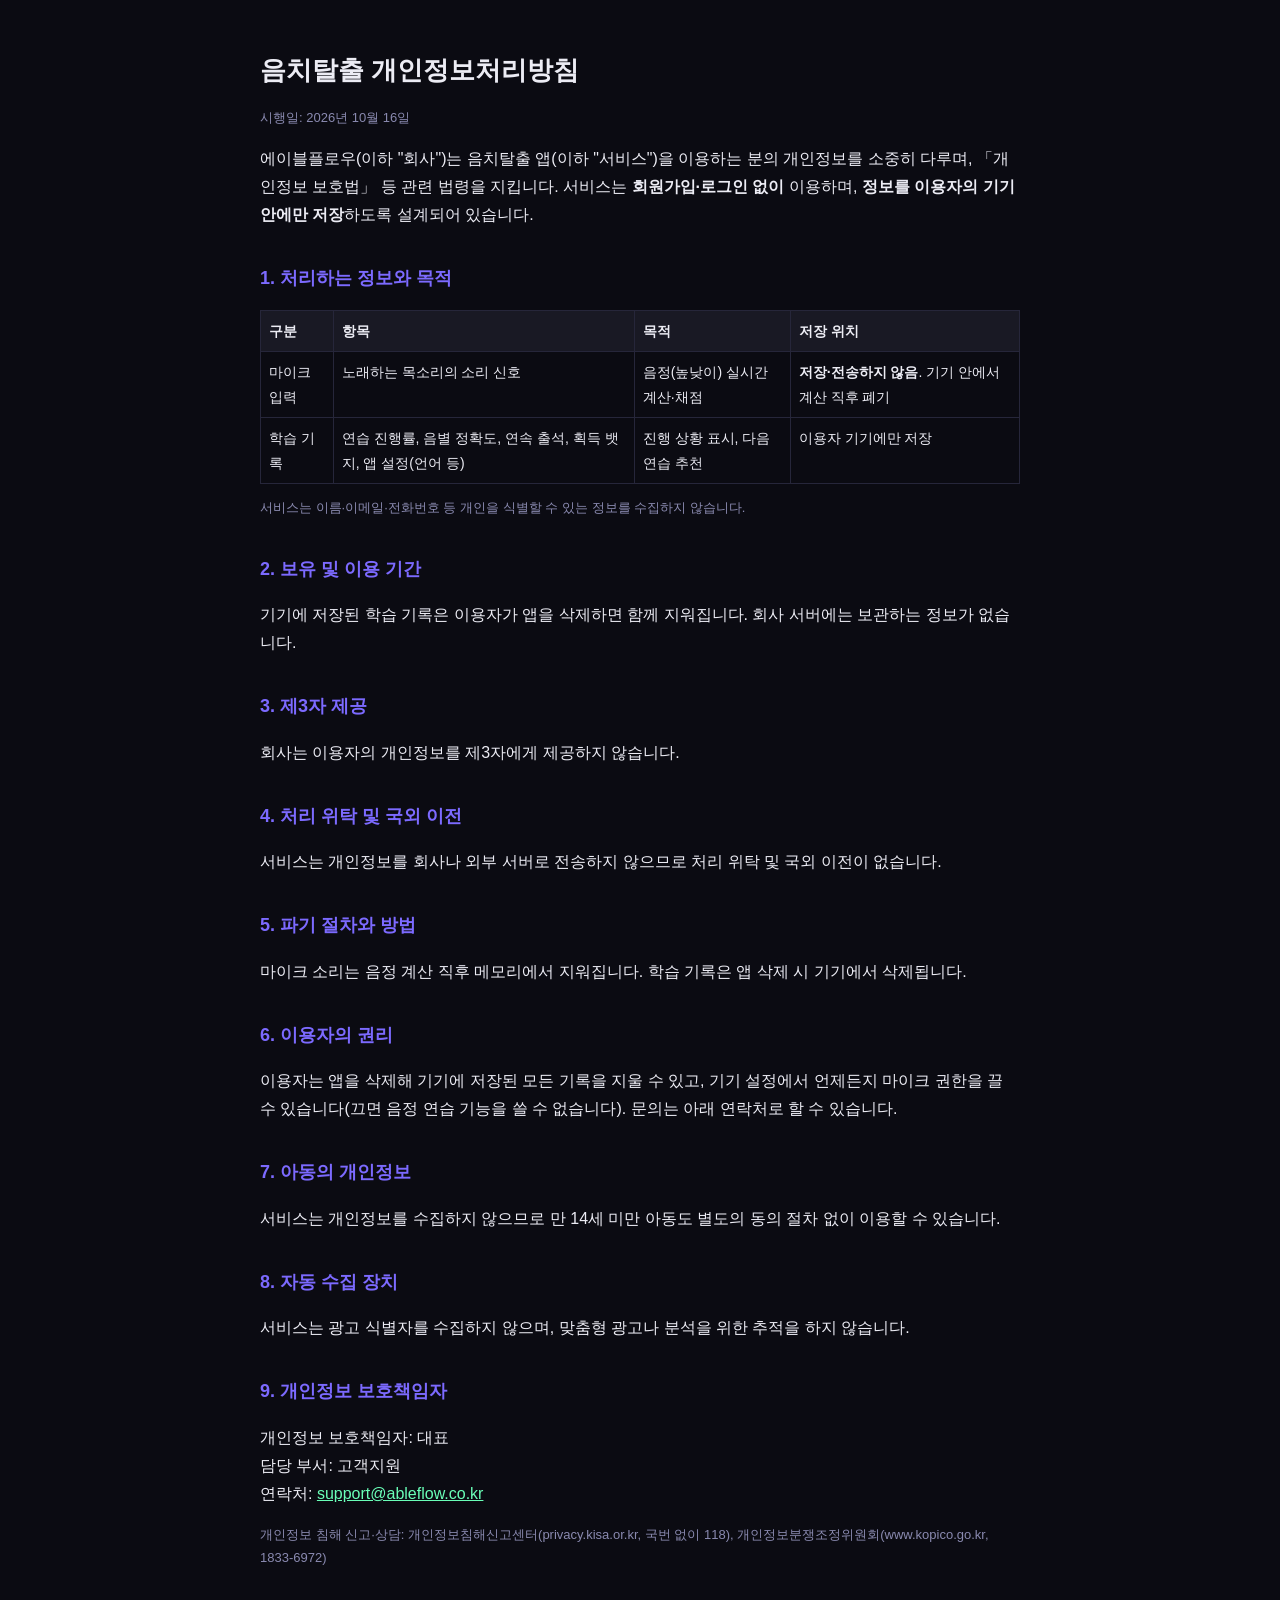
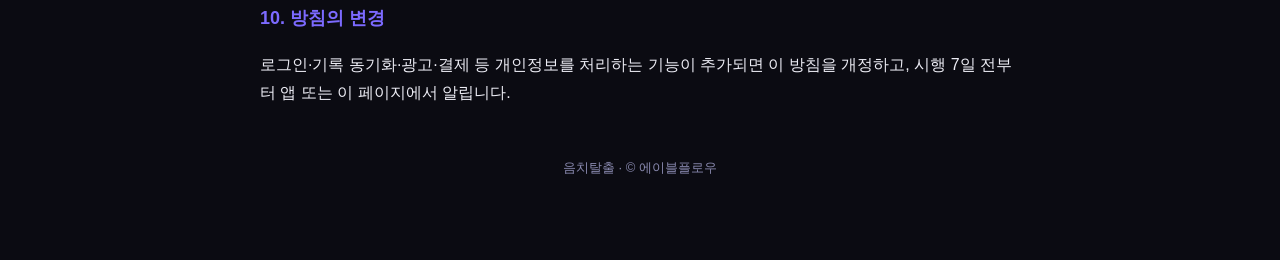
==== privacy.html @ febfba87 "음치탈출 소개·개인정보처리방침 페이지 Co-Authored-By: Claude Opus 5.5 <noreply@anthropic.com>" ====
<!DOCTYPE html><html lang="ko"><head><meta charset="utf-8"><meta name="viewport" content="width=device-width,initial-scale=1">
<title>음치탈출 개인정보처리방침</title><link rel="stylesheet" href="style.css"></head><body><div class="wrap">
<h1>음치탈출 개인정보처리방침</h1>
<p class="muted">시행일: 2026년 10월 16일</p>
<p>에이블플로우(이하 "회사")는 음치탈출 앱(이하 "서비스")을 이용하는 분의 개인정보를 소중히 다루며, 「개인정보 보호법」 등 관련 법령을 지킵니다. 서비스는 <b>회원가입·로그인 없이</b> 이용하며, <b>정보를 이용자의 기기 안에만 저장</b>하도록 설계되어 있습니다.</p>

<h2>1. 처리하는 정보와 목적</h2>
<table>
<tr><th>구분</th><th>항목</th><th>목적</th><th>저장 위치</th></tr>
<tr><td>마이크 입력</td><td>노래하는 목소리의 소리 신호</td><td>음정(높낮이) 실시간 계산·채점</td><td><b>저장·전송하지 않음</b>. 기기 안에서 계산 직후 폐기</td></tr>
<tr><td>학습 기록</td><td>연습 진행률, 음별 정확도, 연속 출석, 획득 뱃지, 앱 설정(언어 등)</td><td>진행 상황 표시, 다음 연습 추천</td><td>이용자 기기에만 저장</td></tr>
</table>
<p class="muted">서비스는 이름·이메일·전화번호 등 개인을 식별할 수 있는 정보를 수집하지 않습니다.</p>

<h2>2. 보유 및 이용 기간</h2>
<p>기기에 저장된 학습 기록은 이용자가 앱을 삭제하면 함께 지워집니다. 회사 서버에는 보관하는 정보가 없습니다.</p>

<h2>3. 제3자 제공</h2>
<p>회사는 이용자의 개인정보를 제3자에게 제공하지 않습니다.</p>

<h2>4. 처리 위탁 및 국외 이전</h2>
<p>서비스는 개인정보를 회사나 외부 서버로 전송하지 않으므로 처리 위탁 및 국외 이전이 없습니다.</p>

<h2>5. 파기 절차와 방법</h2>
<p>마이크 소리는 음정 계산 직후 메모리에서 지워집니다. 학습 기록은 앱 삭제 시 기기에서 삭제됩니다.</p>

<h2>6. 이용자의 권리</h2>
<p>이용자는 앱을 삭제해 기기에 저장된 모든 기록을 지울 수 있고, 기기 설정에서 언제든지 마이크 권한을 끌 수 있습니다(끄면 음정 연습 기능을 쓸 수 없습니다). 문의는 아래 연락처로 할 수 있습니다.</p>

<h2>7. 아동의 개인정보</h2>
<p>서비스는 개인정보를 수집하지 않으므로 만 14세 미만 아동도 별도의 동의 절차 없이 이용할 수 있습니다.</p>

<h2>8. 자동 수집 장치</h2>
<p>서비스는 광고 식별자를 수집하지 않으며, 맞춤형 광고나 분석을 위한 추적을 하지 않습니다.</p>

<h2>9. 개인정보 보호책임자</h2>
<p>개인정보 보호책임자: 대표<br>담당 부서: 고객지원<br>연락처: <a href="mailto:support@ableflow.co.kr">support@ableflow.co.kr</a></p>
<p class="muted">개인정보 침해 신고·상담: 개인정보침해신고센터(privacy.kisa.or.kr, 국번 없이 118), 개인정보분쟁조정위원회(www.kopico.go.kr, 1833-6972)</p>

<h2>10. 방침의 변경</h2>
<p>로그인·기록 동기화·광고·결제 등 개인정보를 처리하는 기능이 추가되면 이 방침을 개정하고, 시행 7일 전부터 앱 또는 이 페이지에서 알립니다.</p>
<footer>음치탈출 · © 에이블플로우</footer></div></body></html>
---- style.css ----
body{margin:0;background:#0b0b12;color:#ececf4;font-family:-apple-system,'Apple SD Gothic Neo','Noto Sans KR',sans-serif;line-height:1.75}
.wrap{max-width:760px;margin:0 auto;padding:40px 22px 80px}
a{color:#6affb8}h1{font-size:26px;margin:8px 0}h2{font-size:18px;color:#7c6aff;margin-top:34px}
.hero{text-align:center;padding:30px 0}.hero img{width:120px;border-radius:26px}
.card{background:#191924;border-radius:14px;padding:16px 18px;margin:12px 0}
table{width:100%;border-collapse:collapse;font-size:14px}td,th{border:1px solid #26263a;padding:8px;vertical-align:top;text-align:left}
th{background:#191924}.muted{color:#8a8ab0;font-size:13px}footer{margin-top:50px;color:#8a8ab0;font-size:13px;text-align:center}
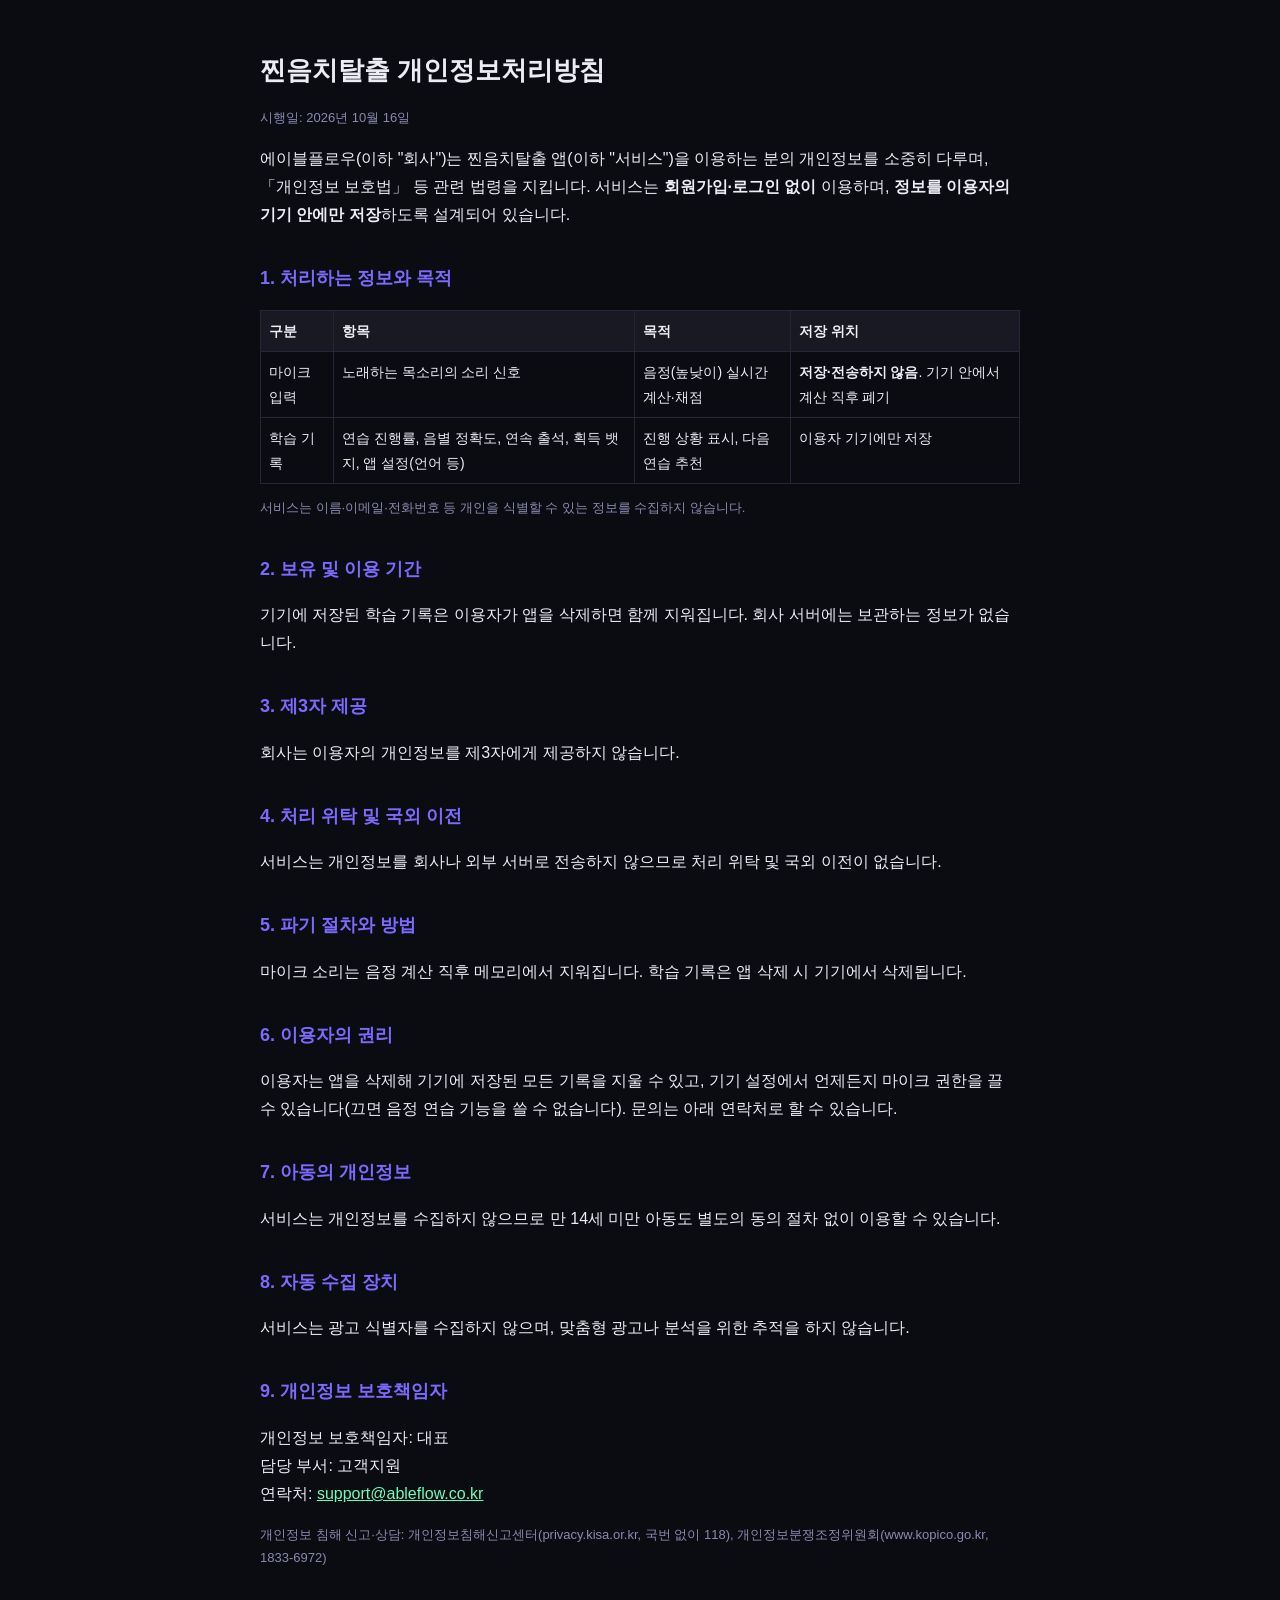
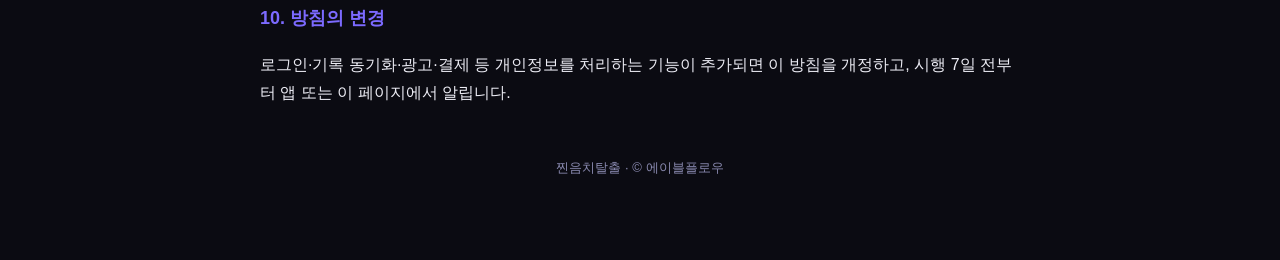
==== commit e114bb7e: "앱 이름 찐음치탈출·슬로건 '음치가 만든 음치탈출' 반영, 대상 문구 좁힘 Co-Authored-By: Claude Opus 5.5 <noreply@anthropic.com>" ====
--- a/privacy.html
+++ b/privacy.html
@@ -1,8 +1,8 @@
 <!DOCTYPE html><html lang="ko"><head><meta charset="utf-8"><meta name="viewport" content="width=device-width,initial-scale=1">
-<title>음치탈출 개인정보처리방침</title><link rel="stylesheet" href="style.css"></head><body><div class="wrap">
-<h1>음치탈출 개인정보처리방침</h1>
+<title>찐음치탈출 개인정보처리방침</title><link rel="stylesheet" href="style.css"></head><body><div class="wrap">
+<h1>찐음치탈출 개인정보처리방침</h1>
 <p class="muted">시행일: 2026년 10월 16일</p>
-<p>에이블플로우(이하 "회사")는 음치탈출 앱(이하 "서비스")을 이용하는 분의 개인정보를 소중히 다루며, 「개인정보 보호법」 등 관련 법령을 지킵니다. 서비스는 <b>회원가입·로그인 없이</b> 이용하며, <b>정보를 이용자의 기기 안에만 저장</b>하도록 설계되어 있습니다.</p>
+<p>에이블플로우(이하 "회사")는 찐음치탈출 앱(이하 "서비스")을 이용하는 분의 개인정보를 소중히 다루며, 「개인정보 보호법」 등 관련 법령을 지킵니다. 서비스는 <b>회원가입·로그인 없이</b> 이용하며, <b>정보를 이용자의 기기 안에만 저장</b>하도록 설계되어 있습니다.</p>
 
 <h2>1. 처리하는 정보와 목적</h2>
 <table>
@@ -39,4 +39,4 @@
 
 <h2>10. 방침의 변경</h2>
 <p>로그인·기록 동기화·광고·결제 등 개인정보를 처리하는 기능이 추가되면 이 방침을 개정하고, 시행 7일 전부터 앱 또는 이 페이지에서 알립니다.</p>
-<footer>음치탈출 · © 에이블플로우</footer></div></body></html>
+<footer>찐음치탈출 · © 에이블플로우</footer></div></body></html>
